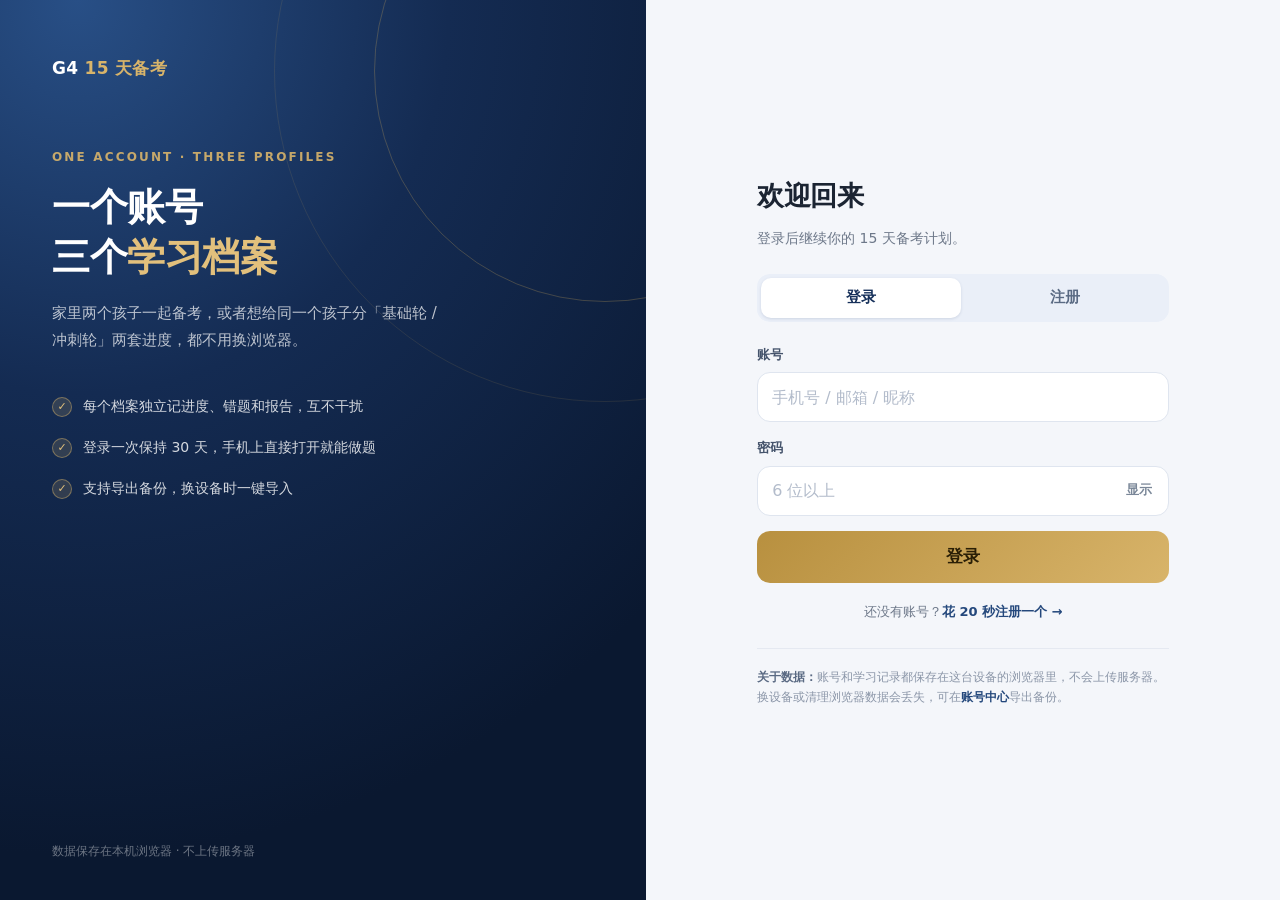
==== account.html @ 998d5037 "feat: 登录系统 + 每账号 3 个学习档案（本机账号，PBKDF2，进度隔离）" ====
<!DOCTYPE html>
<html lang="zh-CN">
<head>
<meta charset="utf-8">
<meta name="viewport" content="width=device-width, initial-scale=1, viewport-fit=cover">
<meta name="theme-color" content="#16305a">
<meta name="robots" content="noindex">
<link rel="icon" href="assets/img/favicon.png">
<link rel="apple-touch-icon" href="assets/img/icon-192.png">
<link rel="stylesheet" href="assets/css/app.css">
<link rel="stylesheet" href="assets/css/auth.css">
<script src="assets/js/auth.js"></script>
<title>账号与档案 · G4 备考</title>
</head>
<body data-page="account">
<header class="site-head" id="site-head"></header>

<main class="acc-wrap">

  <div class="acc-hero">
    <div class="ah-av" id="hero-av">🦁</div>
    <div class="ah-info">
      <div class="ah-name" id="hero-name">我的档案</div>
      <div class="ah-meta" id="hero-meta">Day 1 / 15</div>
    </div>
    <button class="ah-btn" id="hero-go">继续学习</button>
  </div>

  <section class="acc-sec">
    <h2>学习档案 <span id="slot-count">1 / 3</span></h2>
    <div class="card" style="padding:12px">
      <div id="slots"></div>
      <div class="hint" style="margin:4px 2px 0;font-size:12px">
        每个档案的进度、错题本和报告完全独立。删除档案会一并删掉它的学习记录。
      </div>
    </div>
  </section>

  <section class="acc-sec">
    <h2>数据备份 <span>换设备时用</span></h2>
    <div class="card">
      <div class="kv"><span>当前档案记录</span><b id="data-meta">—</b></div>
      <div class="btn-row" style="margin-top:12px">
        <button class="btn ghost sm" id="btn-export">导出当前档案</button>
        <button class="btn ghost sm" id="btn-import">导入备份</button>
        <input type="file" id="file-import" accept=".json,application/json" hidden>
      </div>
      <div class="hint" style="margin-top:10px;font-size:12px">
        导出的是一个 .json 文件，里面只有当前档案的答题记录。换手机后登录同一个账号，用「导入备份」恢复。
      </div>
    </div>
  </section>

  <section class="acc-sec">
    <h2>账号</h2>
    <div class="card">
      <div class="kv"><span>账号</span><b id="acc-user">—</b></div>
      <div class="kv"><span>称呼</span><b id="acc-name">—</b></div>
      <div class="kv"><span>注册时间</span><b id="acc-since">—</b></div>
      <div class="btn-row" style="margin-top:14px">
        <button class="btn ghost sm" id="btn-pw">修改密码</button>
        <button class="btn ghost sm" id="btn-logout">退出登录</button>
      </div>
    </div>
  </section>

  <section class="acc-sec">
    <h2>重置</h2>
    <div class="card danger-zone">
      <div style="font-size:13px;color:#5a6a83;line-height:1.7">
        只清空<strong>当前档案</strong>的答题记录，档案本身和账号都保留。可以先用上面的「导出」留个备份。
      </div>
      <div class="btn-row" style="margin-top:14px">
        <button class="btn ghost sm" id="btn-reset">清空当前档案进度</button>
      </div>
    </div>
  </section>

  <div style="margin-top:26px;text-align:center;font-size:12px;color:#8b96a8;line-height:1.8">
    账号与学习记录保存在本机浏览器，不会上传服务器。<br>
    清理浏览器数据或换设备前，记得先导出备份。
  </div>
</main>

<nav class="tabbar" id="site-tabbar"></nav>

<!-- 编辑档案 -->
<div class="modal" id="m-edit">
  <div class="modal-box">
    <h3>编辑档案</h3>
    <p>名字最多 12 个字，头像和颜色随时能改。</p>
    <div class="emoji-row" id="m-emoji"></div>
    <div class="swatch-row" id="m-color"></div>
    <input class="inp" id="m-name" maxlength="12" placeholder="档案名字">
    <div class="modal-foot">
      <button class="btn ghost" data-close="m-edit">取消</button>
      <button class="btn" id="m-save">保存</button>
    </div>
  </div>
</div>

<!-- 修改密码 -->
<div class="modal" id="m-pw">
  <div class="modal-box">
    <h3>修改密码</h3>
    <p>改完下次登录用新密码，当前登录状态不会掉。</p>
    <div class="field">
      <label for="pw-old">原密码</label>
      <input class="inp" id="pw-old" type="password" autocomplete="current-password" placeholder="当前密码">
    </div>
    <div class="field">
      <label for="pw-new">新密码</label>
      <input class="inp" id="pw-new" type="password" autocomplete="new-password" placeholder="至少 6 位">
    </div>
    <div class="field">
      <label for="pw-new2">确认新密码</label>
      <input class="inp" id="pw-new2" type="password" autocomplete="new-password" placeholder="再输一遍">
    </div>
    <div class="auth-err" id="pw-err"></div>
    <div class="modal-foot">
      <button class="btn ghost" data-close="m-pw">取消</button>
      <button class="btn" id="pw-save">确认修改</button>
    </div>
  </div>
</div>

<!-- 删除档案 -->
<div class="modal" id="m-del">
  <div class="modal-box">
    <h3>删除这个档案？</h3>
    <p id="del-text">档案里的答题记录会一起删除，无法恢复。建议先导出备份。</p>
    <div class="modal-foot">
      <button class="btn ghost" data-close="m-del">我再想想</button>
      <button class="btn" id="del-ok" style="background:#b23a2c">确认删除</button>
    </div>
  </div>
</div>

<!-- 清空进度 -->
<div class="modal" id="m-reset">
  <div class="modal-box">
    <h3>清空当前档案进度？</h3>
    <p>会删除这个档案的全部答题记录，从 Day 1 重新开始。账号和其他档案不受影响。</p>
    <div class="modal-foot">
      <button class="btn ghost" data-close="m-reset">取消</button>
      <button class="btn" id="reset-ok" style="background:#b23a2c">确认清空</button>
    </div>
  </div>
</div>

<script src="assets/js/data.js"></script>
<script src="assets/js/core.js"></script>
<script>
(function () {
  'use strict';
  var A = window.Auth, App = window.App, S = App.S;
  var $ = function (id) { return document.getElementById(id); };
  var IC = {
    swap: '<svg viewBox="0 0 24 24" width="17" height="17" fill="none" stroke="currentColor" stroke-width="2" stroke-linecap="round" stroke-linejoin="round"><path d="M4 8h13l-3-3M20 16H7l3 3"/></svg>',
    pen: '<svg viewBox="0 0 24 24" width="16" height="16" fill="none" stroke="currentColor" stroke-width="2" stroke-linecap="round" stroke-linejoin="round"><path d="M4 20h4l10-10-4-4L4 16v4z"/><path d="M13.5 6.5l4 4"/></svg>',
    bin: '<svg viewBox="0 0 24 24" width="16" height="16" fill="none" stroke="currentColor" stroke-width="2" stroke-linecap="round" stroke-linejoin="round"><path d="M4 7h16M9 7V4h6v3M6 7l1 13h10l1-13"/></svg>'
  };

  var editPid = null, delPid = null;
  var pickedEmoji = '', pickedColor = '';

  /* ---------- 模态框 ---------- */
  function open(id) { $(id).classList.add('show'); }
  function close(id) { $(id).classList.remove('show'); }
  Array.prototype.forEach.call(document.querySelectorAll('[data-close]'), function (b) {
    b.addEventListener('click', function () { close(b.getAttribute('data-close')); });
  });
  Array.prototype.forEach.call(document.querySelectorAll('.modal'), function (m) {
    m.addEventListener('click', function (e) { if (e.target === m) m.classList.remove('show'); });
  });

  /* ---------- 进度摘要 ---------- */
  function metaFor(pid) {
    var raw = null;
    try { raw = localStorage.getItem(A.progressKey(pid)); } catch (e) {}
    var st = {};
    try { st = JSON.parse(raw || '{}') || {}; } catch (e) { st = {}; }
    var ans = 0;
    if (st.answers) { for (var k in st.answers) if (Object.prototype.hasOwnProperty.call(st.answers, k)) ans++; }
    var day = 1;
    if (st.startDate) {
      var p = String(st.startDate).split('-').map(Number);
      var s = new Date(p[0], p[1] - 1, p[2]);
      var t = new Date(); t.setHours(0, 0, 0, 0);
      day = Math.max(1, Math.min(15, Math.floor((t - s) / 86400000) + 1));
    }
    return { day: day, ans: ans };
  }

  /* ---------- 渲染 ---------- */
  function render() {
    var c = A.current();
    if (!c) { location.replace('login.html'); return; }
    var u = c.user, cur = c.profile;
    var t = App.totalStats();

    $('hero-av').textContent = cur.emoji;
    $('hero-av').style.background = cur.color;
    $('hero-name').textContent = cur.name;
    $('hero-meta').textContent = 'Day ' + App.todayIdx() + ' / 15 · 已答 ' + t.ans + ' 题 · 正确率 ' + t.pct + '%';
    $('hero-go').onclick = function () { location.href = 'quiz.html?day=' + App.todayIdx(); };

    /* 槽位 */
    var html = u.profiles.map(function (p) {
      var m = metaFor(p.id), on = p.id === cur.id;
      return '<div class="slot' + (on ? ' cur' : '') + '">' +
        '<span class="sl-av" style="background:' + p.color + '">' + p.emoji + '</span>' +
        '<span class="sl-info">' +
          '<span class="sl-name">' + A.esc(p.name) + (on ? '<em>当前</em>' : '') + '</span>' +
          '<span class="sl-meta">Day ' + m.day + ' / 15 · 已答 ' + m.ans + ' 题</span>' +
        '</span>' +
        '<span class="sl-ops">' +
          (on ? '' : '<button class="icobtn" data-sw="' + p.id + '" title="切换到该档案">' + IC.swap + '</button>') +
          '<button class="icobtn" data-ed="' + p.id + '" title="编辑">' + IC.pen + '</button>' +
          (u.profiles.length > 1
            ? '<button class="icobtn danger" data-del="' + p.id + '" title="删除">' + IC.bin + '</button>' : '') +
        '</span>' +
      '</div>';
    }).join('');

    if (u.profiles.length < A.MAX_PROFILES) {
      html += '<button class="slot-empty" id="slot-add">＋ 新建档案（还剩 ' +
        (A.MAX_PROFILES - u.profiles.length) + ' 个名额）</button>';
    }
    $('slots').innerHTML = html;
    $('slot-count').textContent = u.profiles.length + ' / ' + A.MAX_PROFILES;

    Array.prototype.forEach.call($('slots').querySelectorAll('[data-sw]'), function (b) {
      b.onclick = function () {
        if (A.switchProfile(b.getAttribute('data-sw'))) location.reload();
      };
    });
    Array.prototype.forEach.call($('slots').querySelectorAll('[data-ed]'), function (b) {
      b.onclick = function () { openEdit(b.getAttribute('data-ed')); };
    });
    Array.prototype.forEach.call($('slots').querySelectorAll('[data-del]'), function (b) {
      b.onclick = function () {
        delPid = b.getAttribute('data-del');
        var p = u.profiles.filter(function (x) { return x.id === delPid; })[0];
        $('del-text').textContent = '「' + (p ? p.name : '这个档案') +
          '」里的答题记录会一起删除，无法恢复。建议先导出备份。';
        open('m-del');
      };
    });
    var add = $('slot-add');
    if (add) add.onclick = function () { openEdit(null); };

    /* 数据 & 账号 */
    $('data-meta').textContent = t.ans + ' 题记录 · ' + t.done + '/15 天完成';
    $('acc-user').textContent = u.username;
    $('acc-name').textContent = u.name || '未填';
    $('acc-since').textContent = new Date(u.createdAt).toLocaleDateString('zh-CN');
  }

  /* ---------- 编辑 / 新建档案 ---------- */
  function openEdit(pid) {
    editPid = pid;
    var c = A.current();
    var p = pid ? c.user.profiles.filter(function (x) { return x.id === pid; })[0] : null;
    pickedEmoji = p ? p.emoji : A.EMOJIS[c.user.profiles.length % A.EMOJIS.length];
    pickedColor = p ? p.color : A.COLORS[c.user.profiles.length % A.COLORS.length];
    $('m-name').value = p ? p.name : ('档案 ' + (c.user.profiles.length + 1));
    $('m-emoji').innerHTML = A.EMOJIS.map(function (em) {
      return '<button type="button" data-em="' + em + '" class="' + (em === pickedEmoji ? 'on' : '') + '">' + em + '</button>';
    }).join('');
    $('m-color').innerHTML = A.COLORS.map(function (co) {
      return '<button type="button" data-co="' + co + '" class="' + (co === pickedColor ? 'on' : '') + '" style="background:' + co + '"></button>';
    }).join('');
    Array.prototype.forEach.call($('m-emoji').querySelectorAll('[data-em]'), function (b) {
      b.onclick = function () {
        pickedEmoji = b.getAttribute('data-em');
        Array.prototype.forEach.call($('m-emoji').children, function (x) { x.classList.toggle('on', x === b); });
      };
    });
    Array.prototype.forEach.call($('m-color').querySelectorAll('[data-co]'), function (b) {
      b.onclick = function () {
        pickedColor = b.getAttribute('data-co');
        Array.prototype.forEach.call($('m-color').children, function (x) { x.classList.toggle('on', x === b); });
      };
    });
    open('m-edit');
  }

  $('m-save').onclick = function () {
    var name = $('m-name').value.trim();
    if (!name) { App.toast('给档案起个名字'); return; }
    try {
      if (editPid) {
        A.updateProfile(editPid, { name: name, emoji: pickedEmoji, color: pickedColor });
      } else {
        var p = A.addProfile(name);
        A.updateProfile(p.id, { emoji: pickedEmoji, color: pickedColor });
      }
      close('m-edit');
      App.toast(editPid ? '档案已更新' : '新档案已创建，进度从 Day 1 开始');
      setTimeout(function () { location.reload(); }, 400);
    } catch (e) {
      alert(e.message || '保存失败');
    }
  };

  /* ---------- 删除 ---------- */
  $('del-ok').onclick = function () {
    try {
      A.removeProfile(delPid, true);
      close('m-del');
      App.toast('档案已删除');
      setTimeout(function () { location.reload(); }, 350);
    } catch (e) {
      alert(e.message || '删除失败');
    }
  };

  /* ---------- 改密码 ---------- */
  $('btn-pw').onclick = function () {
    $('pw-old').value = ''; $('pw-new').value = ''; $('pw-new2').value = '';
    $('pw-err').classList.remove('show');
    open('m-pw');
  };
  $('pw-save').onclick = function () {
    var o = $('pw-old').value, n1 = $('pw-new').value, n2 = $('pw-new2').value;
    var box = $('pw-err');
    function bad(m) { box.textContent = m; box.classList.add('show'); }
    box.classList.remove('show');
    if (!o) return bad('请输入原密码');
    if (n1.length < 6) return bad('新密码至少 6 位');
    if (n1 !== n2) return bad('两次输入的新密码不一样');
    A.changePassword(o, n1).then(function () {
      close('m-pw');
      App.toast('密码已修改');
    }).catch(function (e) { bad(e.message || '修改失败'); });
  };

  /* ---------- 退出 ---------- */
  $('btn-logout').onclick = function () {
    if (!confirm('退出登录？学习记录会保留，重新登录即可继续。')) return;
    A.logout();
    location.replace('login.html');
  };

  /* ---------- 导出 / 导入 ---------- */
  $('btn-export').onclick = function () {
    var c = A.current();
    var data = A.exportProfile(c.profile.id);
    var blob = new Blob([JSON.stringify(data, null, 2)], { type: 'application/json' });
    var a = document.createElement('a');
    a.href = URL.createObjectURL(blob);
    a.download = 'G4备考-' + c.profile.name + '-' + App.fmtD(new Date()) + '.json';
    document.body.appendChild(a); a.click();
    setTimeout(function () { URL.revokeObjectURL(a.href); a.remove(); }, 1200);
    App.toast('已导出，保存好这个文件');
  };

  $('btn-import').onclick = function () { $('file-import').click(); };
  $('file-import').onchange = function () {
    var f = this.files && this.files[0];
    if (!f) return;
    var fr = new FileReader();
    fr.onload = function () {
      try {
        var obj = JSON.parse(String(fr.result));
        if (!confirm('导入会覆盖当前档案的答题记录，确定继续？')) return;
        A.importProfile(A.current().profile.id, obj);
        App.toast('导入成功，正在刷新');
        setTimeout(function () { location.reload(); }, 500);
      } catch (e) {
        alert('导入失败：' + (e.message || '文件格式不对'));
      }
    };
    fr.readAsText(f);
    this.value = '';
  };

  /* ---------- 清空 ---------- */
  $('btn-reset').onclick = function () { open('m-reset'); };
  $('reset-ok').onclick = function () {
    try { localStorage.removeItem(App.DB); } catch (e) {}
    App.toast('已清空，正在重新开始');
    setTimeout(function () { location.href = 'index.html'; }, 400);
  };

  render();
})();
</script>
</body>
</html>
---- assets/css/app.css ----
/* =========================================================
   G4 15天备考 · 站点样式
   移动优先，860px 以上切桌面布局
   ========================================================= */
:root{
  --navy:#16305a; --navy2:#24487c; --navy3:#2f5da0; --gold:#c8a45a;
  --bg:#f4f6fa; --card:#fff; --ink:#1b2432; --muted:#6d7889;
  --line:#e5e9f1; --ok:#0f7a58; --okbg:#eefaf4; --bad:#c0392b; --badbg:#fdf1ef;
  --shadow:0 1px 2px rgba(22,48,90,.05), 0 10px 30px rgba(22,48,90,.06);
  --radius:18px;
}
*{box-sizing:border-box;-webkit-tap-highlight-color:transparent}
html{scroll-behavior:smooth}
body{
  margin:0;background:var(--bg);color:var(--ink);font-size:16px;line-height:1.65;
  font-family:-apple-system,BlinkMacSystemFont,"PingFang SC","Hiragino Sans GB","Microsoft YaHei",system-ui,sans-serif;
  -webkit-font-smoothing:antialiased;
}
a{color:var(--navy2);text-decoration:none}
button{font-family:inherit}
img{max-width:100%}
.wrap{max-width:1080px;margin:0 auto;padding:0 16px}
@media(min-width:860px){.wrap{padding:0 28px}}

/* ---------- header ---------- */
.site-head{
  position:sticky;top:0;z-index:60;background:rgba(255,255,255,.94);
  backdrop-filter:blur(14px);border-bottom:1px solid var(--line);
}
.site-head .wrap{display:flex;align-items:center;gap:14px;height:56px}
@media(min-width:860px){.site-head .wrap{height:64px}}
.logo{display:flex;align-items:baseline;gap:6px;font-weight:800;font-size:16px;color:var(--navy);letter-spacing:.02em;flex:0 0 auto}
.logo b{color:var(--gold);font-weight:800}
.logo .dot{width:5px;height:5px;border-radius:50%;background:var(--gold);display:inline-block;transform:translateY(-3px)}
.site-nav{display:none;gap:2px;margin-left:18px;flex:1}
@media(min-width:860px){.site-nav{display:flex}}
.site-nav a{
  font-size:14.5px;font-weight:600;color:#5a6a83;padding:8px 13px;border-radius:9px;transition:.15s;
}
.site-nav a:hover{background:#f0f3f9;color:var(--navy)}
.site-nav a.on{color:var(--navy);background:#eef2f9}
.head-right{margin-left:auto;display:flex;align-items:center;gap:10px}
.cd-chip{font-size:12.5px;color:#5a6a83;background:#f0f3f9;border-radius:99px;padding:6px 12px;white-space:nowrap}
.cd-chip b{color:var(--navy);font-size:15px;font-variant-numeric:tabular-nums}
.head-cta{display:none}
@media(min-width:860px){.head-cta{display:inline-flex}}

/* ---------- buttons ---------- */
.btn{
  display:inline-flex;align-items:center;justify-content:center;gap:8px;
  padding:14px 22px;border:none;border-radius:13px;background:var(--navy);color:#fff;
  font-size:16px;font-weight:600;cursor:pointer;transition:.15s;text-align:center;
}
.btn:hover{background:var(--navy2)}
.btn:active{transform:scale(.985)}
.btn.gold{background:linear-gradient(135deg,#b8903f,#d8b46a);color:#2a1f06}
.btn.gold:hover{filter:brightness(1.05)}
.btn.ghost{background:#fff;color:var(--navy);border:1.5px solid var(--line)}
.btn.ghost:hover{background:#f7f9fd;border-color:#cfd8e6}
.btn.sm{padding:10px 15px;font-size:14px;border-radius:10px}
.btn.block{width:100%}
.btn:disabled{opacity:.45;pointer-events:none}

/* ---------- tabbar (mobile only) ---------- */
.tabbar{
  position:fixed;left:0;right:0;bottom:0;z-index:70;
  background:rgba(255,255,255,.96);backdrop-filter:blur(14px);
  border-top:1px solid var(--line);display:flex;
  padding:6px 4px calc(6px + env(safe-area-inset-bottom));
}
@media(min-width:860px){.tabbar{display:none}}
.tabbar a{
  flex:1;display:flex;flex-direction:column;align-items:center;gap:3px;
  color:#98a3b4;font-size:10.5px;font-weight:600;padding:5px 2px;border-radius:10px;
}
.tabbar a.on{color:var(--navy)}
.tabbar svg{width:22px;height:22px;stroke:currentColor;fill:none;stroke-width:1.7;stroke-linecap:round;stroke-linejoin:round}

/* ---------- hero ---------- */
.hero{
  position:relative;overflow:hidden;color:#fff;
  background:linear-gradient(150deg,#0f2445 0%,#1a3c6b 52%,#2a5a99 100%);
}
.hero:before{
  content:"";position:absolute;right:-90px;top:-120px;width:340px;height:340px;border-radius:50%;
  background:radial-gradient(circle,rgba(200,164,90,.22),rgba(200,164,90,0) 68%);
}
.hero:after{
  content:"";position:absolute;left:-60px;bottom:-140px;width:300px;height:300px;border-radius:50%;
  background:radial-gradient(circle,rgba(90,140,220,.18),rgba(90,140,220,0) 70%);
}
.hero .wrap{position:relative;z-index:1;padding-top:44px;padding-bottom:40px}
@media(min-width:860px){.hero .wrap{padding-top:74px;padding-bottom:70px;display:grid;grid-template-columns:1.15fr .85fr;gap:48px;align-items:center}}
.eyebrow{display:inline-flex;align-items:center;gap:7px;font-size:12.5px;font-weight:700;letter-spacing:.1em;color:#c8a45a;background:rgba(200,164,90,.12);border:1px solid rgba(200,164,90,.28);padding:6px 12px;border-radius:99px}
.hero h1{font-size:30px;line-height:1.28;font-weight:800;margin:16px 0 12px;letter-spacing:-.01em}
@media(min-width:860px){.hero h1{font-size:44px;line-height:1.2}}
.hero h1 em{font-style:normal;color:var(--gold)}
.hero p.lead{font-size:15px;line-height:1.75;color:#c3d0e4;margin:0 0 26px;max-width:520px}
@media(min-width:860px){.hero p.lead{font-size:16.5px}}
.hero-actions{display:flex;gap:10px;flex-wrap:wrap}
.hero-actions .btn{padding:14px 24px}
.hero-actions .btn.ghost{background:rgba(255,255,255,.08);color:#fff;border-color:rgba(255,255,255,.28)}
.hero-actions .btn.ghost:hover{background:rgba(255,255,255,.16)}
.hero-note{font-size:12.5px;color:#8ea3c2;margin-top:16px}

.hero-panel{
  display:none;background:rgba(255,255,255,.07);border:1px solid rgba(255,255,255,.16);
  border-radius:22px;padding:22px;backdrop-filter:blur(10px);
}
@media(min-width:860px){.hero-panel{display:block}}
.hero-panel .plabel{font-size:11.5px;letter-spacing:.14em;color:#9fb3cd;font-weight:700}
.hero-panel .prow{display:flex;align-items:center;justify-content:space-between;padding:13px 0;border-bottom:1px solid rgba(255,255,255,.1)}
.hero-panel .prow:last-child{border:none;padding-bottom:0}
.hero-panel .pk{font-size:13.5px;color:#c3d0e4}
.hero-panel .pv{font-size:20px;font-weight:800;font-variant-numeric:tabular-nums}
.hero-panel .pv small{font-size:12px;font-weight:600;color:#9fb3cd;margin-left:2px}
.hero-panel .pbar{height:5px;background:rgba(255,255,255,.15);border-radius:99px;overflow:hidden;margin-top:8px}
.hero-panel .pbar i{display:block;height:100%;background:linear-gradient(90deg,#c8a45a,#e6c98d);border-radius:99px}

/* ---------- layout ---------- */
main{padding:22px 0 calc(84px + env(safe-area-inset-bottom))}
@media(min-width:860px){main{padding:42px 0 56px}}
.sect{margin-bottom:26px}
@media(min-width:860px){.sect{margin-bottom:40px}}
.sect-head{display:flex;align-items:flex-end;justify-content:space-between;gap:16px;margin:0 2px 14px}
.sect-head h2{font-size:20px;font-weight:800;margin:0;letter-spacing:-.01em}
@media(min-width:860px){.sect-head h2{font-size:26px}}
.sect-head p{margin:4px 0 0;font-size:13.5px;color:var(--muted)}
.sect-head .more{font-size:13.5px;font-weight:600;color:var(--navy2);white-space:nowrap}
.grid{display:grid;gap:14px}
@media(min-width:700px){.grid.g2{grid-template-columns:repeat(2,1fr)}}
@media(min-width:860px){.grid.g3{grid-template-columns:repeat(3,1fr)}.grid.g4{grid-template-columns:repeat(4,1fr)}}

.card{
  background:var(--card);border:1px solid rgba(229,233,241,.8);border-radius:var(--radius);
  box-shadow:var(--shadow);padding:18px;
}
.card.tight{padding:15px}
.card.flat{box-shadow:none}
.card h3{margin:0 0 8px;font-size:16.5px;font-weight:700}
.card p{margin:0;color:#3d4a5e;font-size:14.5px;line-height:1.75}

/* ---------- pills / misc ---------- */
.pill{display:inline-flex;align-items:center;gap:5px;font-size:11.5px;font-weight:600;padding:4px 10px;border-radius:99px;background:#eef2f9;color:#3c5279;white-space:nowrap}
.pill.eng{background:#eaf2ff;color:#1d4f9c}
.pill.math{background:#eafaf3;color:#0d6b4f}
.pill.chi{background:#fdf3e6;color:#96601a}
.pill.gold{background:#faf3e2;color:#8a6a20}
.pill.ok{background:#e6f7ef;color:var(--ok)}
.pill.bad{background:var(--badbg);color:var(--bad)}
.hint{font-size:12.5px;color:var(--muted);line-height:1.65}
.muted{color:var(--muted)}
.center{text-align:center}
.goldline{height:3px;background:linear-gradient(90deg,var(--gold),rgba(200,164,90,0));border-radius:2px}
.kv{display:flex;gap:12px;padding:11px 0;border-bottom:1px dashed var(--line);font-size:14.5px}
.kv:last-child{border:none;padding-bottom:0}
.kv .k{flex:0 0 72px;color:var(--muted);font-size:13.5px;font-weight:600}
.kv .v{flex:1}
.list{margin:0;padding-left:20px}
.list li{margin:7px 0;font-size:14.5px;line-height:1.7}
.quote{border-left:3px solid var(--gold);padding:4px 0 4px 14px;color:#3d4a5e;font-size:14px;margin:14px 0}
.tag{display:inline-block;font-size:11px;font-weight:700;letter-spacing:.08em;color:#8a6a20;background:#faf3e2;padding:3px 9px;border-radius:6px}
.bar{height:6px;background:#e3e8f1;border-radius:99px;overflow:hidden}
.bar>i{display:block;height:100%;background:linear-gradient(90deg,#c8a45a,#e0c285);border-radius:99px;transition:width .4s}
.bar.navy>i{background:linear-gradient(90deg,var(--navy),var(--navy3))}
.bar.green>i{background:linear-gradient(90deg,#0f7a58,#3fae86)}

/* ---------- progress ring ---------- */
.ring{position:relative;width:78px;height:78px;flex:0 0 78px}
.ring svg{transform:rotate(-90deg)}
.ring .pct{position:absolute;inset:0;display:flex;flex-direction:column;align-items:center;justify-content:center;font-size:17px;font-weight:800;color:var(--navy)}
.ring .pct small{font-size:9px;color:var(--muted);font-weight:700;letter-spacing:.08em}

/* ---------- plan list ---------- */
.ditem{display:flex;gap:13px;padding:14px;background:#fff;border:1px solid var(--line);border-radius:15px;margin-bottom:10px;cursor:pointer;align-items:center;transition:.15s}
.ditem:hover{border-color:#cfd8e6;transform:translateY(-1px);box-shadow:var(--shadow)}
.dnum{flex:0 0 44px;height:44px;border-radius:12px;background:#eef2f9;display:flex;flex-direction:column;align-items:center;justify-content:center;font-weight:800;color:var(--navy);font-size:16px;line-height:1}
.dnum small{font-size:8px;color:var(--muted);font-weight:700;letter-spacing:.08em;margin-top:4px}
.ditem.done .dnum{background:#e6f7ef;color:var(--ok)}
.ditem .dt{font-size:15px;font-weight:700;margin-bottom:3px;display:flex;align-items:center;gap:6px;flex-wrap:wrap}
.ditem .dm{font-size:12.5px;color:var(--muted)}
.ditem .chev{color:#c3cad6;font-size:20px;font-weight:300}

/* ---------- quiz ---------- */
.quizhead{position:sticky;top:56px;z-index:40;background:rgba(244,246,250,.96);backdrop-filter:blur(10px);padding:12px 0 10px;border-bottom:1px solid var(--line);margin-bottom:16px}
@media(min-width:860px){.quizhead{top:64px}}
.qh-row{display:flex;align-items:center;justify-content:space-between;gap:12px}
.qh-day{font-size:12px;color:var(--muted);font-weight:700;letter-spacing:.06em}
.qh-title{font-size:16px;font-weight:800;margin-top:2px}
.qh-right{display:flex;align-items:center;gap:8px}
.qcount{font-size:13px;font-weight:700;color:var(--navy);background:#e9eef8;padding:6px 12px;border-radius:99px;white-space:nowrap}
.iconbtn{background:#fff;border:1px solid var(--line);width:36px;height:36px;border-radius:10px;display:flex;align-items:center;justify-content:center;cursor:pointer;color:var(--muted);flex:0 0 36px}
.iconbtn:hover{color:var(--navy);border-color:#cfd8e6}
.qwrap{max-width:820px;margin:0 auto}
.q{background:#fff;border:1px solid var(--line);border-radius:16px;padding:16px;margin-bottom:13px;box-shadow:0 1px 2px rgba(22,48,90,.04)}
.q .qtop{display:flex;align-items:center;gap:8px;margin-bottom:9px}
.q .num{font-size:11.5px;font-weight:800;color:#9aa4b4;letter-spacing:.06em}
.q .stem{font-size:16.5px;line-height:1.7;font-weight:500}
.q .stem.en{font-family:Georgia,"Times New Roman",serif}
.opt{display:flex;gap:10px;align-items:flex-start;padding:11px 12px;border:1.5px solid var(--line);border-radius:12px;margin-top:9px;cursor:pointer;transition:.14s;background:#fff}
.opt:hover{background:#f7f9fd;border-color:#d5deeb}
.opt .k{flex:0 0 22px;height:22px;border-radius:50%;background:#f0f3f9;color:#5a6a83;font-size:12px;font-weight:700;display:flex;align-items:center;justify-content:center;margin-top:1px}
.opt .t{flex:1;font-size:15.5px;line-height:1.55}
.opt.en .t{font-family:Georgia,"Times New Roman",serif}
.opt.correct{border-color:var(--ok);background:var(--okbg)}
.opt.correct .k{background:var(--ok);color:#fff}
.opt.wrong{border-color:var(--bad);background:var(--badbg)}
.opt.wrong .k{background:var(--bad);color:#fff}
.opt.locked{cursor:default}
.opt.locked:hover{background:inherit;border-color:inherit}
.opt.correct.locked:hover{background:var(--okbg);border-color:var(--ok)}
.opt.wrong.locked:hover{background:var(--badbg);border-color:var(--bad)}
.explain{margin-top:10px;font-size:13.5px;line-height:1.7;color:#3d4a5e;background:#f7f9fd;border-left:3px solid var(--gold);border-radius:0 10px 10px 0;padding:9px 12px;display:none}
.explain.show{display:block}
.explain b{color:var(--navy)}
.fillrow{display:flex;gap:8px;margin-top:10px}
.fillrow input{flex:1;padding:11px 12px;border:1.5px solid var(--line);border-radius:11px;font-size:16px;font-family:inherit;outline:none}
.fillrow input:focus{border-color:var(--navy3)}
.fillrow button{padding:0 18px;border-radius:11px;border:none;background:var(--navy);color:#fff;font-weight:600;font-size:14px;cursor:pointer}

.passage{background:#fff;border:1px solid var(--line);border-radius:16px;padding:18px;margin-bottom:13px}
.passage h3{margin:0 0 10px;font-size:15.5px;color:var(--navy)}
.passage p{font-family:Georgia,"Times New Roman",serif;font-size:16px;line-height:1.85;margin:0;color:#26313f}
.passage .note{font-size:11.5px;color:var(--muted);margin-top:10px;font-family:inherit}

/* ---------- sheet ---------- */
.mask{position:fixed;inset:0;background:rgba(16,26,42,.45);z-index:100;display:flex;align-items:flex-end;justify-content:center}
.sheet{background:#fff;width:100%;max-width:640px;border-radius:22px 22px 0 0;padding:24px 22px calc(24px + env(safe-area-inset-bottom));max-height:88vh;overflow:auto;animation:up .25s ease}
@keyframes up{from{transform:translateY(30px);opacity:.6}to{transform:translateY(0);opacity:1}}
.score{font-size:46px;font-weight:800;color:var(--navy);line-height:1;letter-spacing:-.02em}
.score small{font-size:15px;color:var(--muted);font-weight:600}
.srow{display:flex;justify-content:space-between;align-items:center;padding:10px 0;border-bottom:1px dashed var(--line);font-size:14.5px}
.srow:last-child{border-bottom:none}

/* ---------- report ---------- */
.kpis{display:grid;grid-template-columns:repeat(2,1fr);gap:11px}
@media(min-width:700px){.kpis{grid-template-columns:repeat(4,1fr)}}
.kpi{background:#fff;border:1px solid var(--line);border-radius:14px;padding:14px}
.kpi .kn{font-size:26px;font-weight:800;color:var(--navy);line-height:1.1;font-variant-numeric:tabular-nums}
.kpi .kn small{font-size:12.5px;color:var(--muted);font-weight:600;margin-left:1px}
.kpi .kl{font-size:12px;color:var(--muted);margin-top:4px}
.cols{display:flex;align-items:flex-end;gap:5px;height:132px;padding:8px 0 0}
.col{flex:1;display:flex;flex-direction:column;justify-content:flex-end;align-items:center;gap:4px;height:100%}
.col .cb{width:100%;border-radius:5px 5px 3px 3px;background:linear-gradient(180deg,#c8a45a,#e2c68c);min-height:3px;transition:height .4s}
.col.nodata .cb{background:#e8ecf4}
.col .cl{font-size:9.5px;color:var(--muted);font-weight:700}
.subjrow{display:flex;align-items:center;gap:11px;padding:9px 0}
.subjrow .sn{flex:0 0 52px;font-size:13.5px;font-weight:600}
.subjrow .sb{flex:1}
.subjrow .sv{flex:0 0 62px;text-align:right;font-size:13.5px;font-variant-numeric:tabular-nums;color:#3d4a5e}
.share-box{background:#f7f9fd;border:1px dashed #cfd8e6;border-radius:12px;padding:12px;font-size:12.5px;color:#3d4a5e;word-break:break-all;line-height:1.6}

/* ---------- table-ish ---------- */
.tbl{width:100%;border-collapse:collapse;font-size:14px}
.tbl th,.tbl td{text-align:left;padding:10px 8px;border-bottom:1px solid var(--line)}
.tbl th{font-size:12px;color:var(--muted);font-weight:700;letter-spacing:.04em}
.tbl td:last-child,.tbl th:last-child{text-align:right}
.tbl tr:last-child td{border-bottom:none}

/* ---------- footer ---------- */
.site-foot{border-top:1px solid var(--line);background:#fff;padding:26px 0 calc(30px + env(safe-area-inset-bottom))}
.site-foot .wrap{display:flex;flex-wrap:wrap;gap:14px;justify-content:space-between;align-items:center}
.site-foot .fl{font-size:12.5px;color:var(--muted);line-height:1.8}
.site-foot .flinks{display:flex;gap:16px;flex-wrap:wrap;font-size:13px}
.site-foot .flinks a{color:#5a6a83}

/* ---------- toast ---------- */
.toast{position:fixed;left:50%;bottom:96px;transform:translateX(-50%);background:rgba(22,48,90,.95);color:#fff;padding:11px 18px;border-radius:12px;font-size:14px;z-index:200;max-width:86%;text-align:center;line-height:1.5;box-shadow:0 8px 30px rgba(0,0,0,.2)}

/* ---------- empty ---------- */
.empty{text-align:center;padding:50px 20px;color:var(--muted);font-size:14px}
.empty .big{font-size:36px;margin-bottom:10px;opacity:.5}

/* ---------- print ---------- */
@media print{
  .site-head,.tabbar,.site-foot,.no-print{display:none!important}
  body{background:#fff}
  main{padding:0}
  .card{box-shadow:none;border-color:#ddd;break-inside:avoid}
  .kpi{border-color:#ddd}
}

/* ---------- 进阶题分组条 ---------- */
.tierbar {
  display: flex;
  align-items: center;
  gap: 10px;
  margin: 24px 0 14px;
  color: #8a6a20;
  font-size: 12px;
  font-weight: 700;
  letter-spacing: 0.6px;
}

.tierbar::before,
.tierbar::after {
  content: "";
  flex: 1;
  height: 1px;
  background: linear-gradient(90deg, rgba(200, 164, 90, 0) 0%, #dcc08a 50%, rgba(200, 164, 90, 0) 100%);
}

.tierbar span {
  padding: 4px 12px;
  border-radius: 99px;
  background: #faf3e2;
  border: 1px solid #f0e2c4;
  white-space: nowrap;
}

/* ---------- 顶部账号头像 ---------- */
.who {
  display: inline-flex;
  align-items: center;
  gap: 7px;
  padding: 3px 8px 3px 3px;
  border-radius: 99px;
  background: #f0f3f9;
  flex: 0 0 auto;
  transition: background .15s;
}
.who:hover { background: #e7ecf6; }
.who-av {
  width: 30px;
  height: 30px;
  border-radius: 50%;
  display: grid;
  place-items: center;
  font-size: 15px;
  line-height: 1;
  color: #fff;
  font-weight: 700;
  flex: 0 0 auto;
  box-shadow: inset 0 0 0 1px rgba(255,255,255,.25);
}
.who-av.guest { background: #c9d2e0; color: #40506a; }
.who-nm {
  display: none;
  font-size: 13px;
  font-weight: 700;
  color: var(--navy);
  max-width: 78px;
  overflow: hidden;
  text-overflow: ellipsis;
  white-space: nowrap;
}
@media (min-width: 640px) { .who-nm { display: block; } }
@media (max-width: 400px) {
  .cd-chip { display: none; }
}
---- assets/css/auth.css ----
/* =========================================================
   G4 备考 · 登录 / 账号中心
   与 app.css 共用 CSS 变量
   ========================================================= */

/* ---------- 页面骨架 ---------- */
.auth-body { background: #0d1f3d; }
.auth-wrap { display: grid; grid-template-columns: 1fr; min-height: 100vh; }
@media (min-width: 900px) {
  .auth-wrap { grid-template-columns: 1.02fr 1fr; }
}

/* ---------- 左侧品牌栏 ---------- */
.auth-side {
  display: none;
  position: relative;
  overflow: hidden;
  padding: 54px 52px 38px;
  color: #fff;
  background: radial-gradient(125% 95% at 12% 0%, #284f86 0%, #142b52 46%, #0a1830 100%);
}
@media (min-width: 900px) { .auth-side { display: flex; flex-direction: column; } }

.auth-side::before,
.auth-side::after {
  content: "";
  position: absolute;
  border-radius: 50%;
  pointer-events: none;
}
.auth-side::before {
  width: 460px; height: 460px;
  right: -190px; top: -160px;
  border: 1px solid rgba(200, 164, 90, .28);
}
.auth-side::after {
  width: 660px; height: 660px;
  right: -290px; top: -260px;
  border: 1px solid rgba(200, 164, 90, .13);
}
.as-brand {
  display: flex; align-items: baseline; gap: 6px;
  font-size: 17px; font-weight: 800; letter-spacing: .02em;
  color: #fff; position: relative; z-index: 2;
}
.as-brand b { color: #d8b46a; }
.as-kicker {
  margin-top: 66px;
  font-size: 12px; font-weight: 700; letter-spacing: .18em;
  color: rgba(216, 180, 106, .9); text-transform: uppercase;
  position: relative; z-index: 2;
}
.as-title {
  margin: 14px 0 0;
  font-size: 38px; line-height: 1.32; font-weight: 800; letter-spacing: -.5px;
  position: relative; z-index: 2;
}
.as-title em { font-style: normal; color: #e2c07c; }
.as-lead {
  margin: 18px 0 0;
  font-size: 15px; line-height: 1.8; color: rgba(255, 255, 255, .72);
  max-width: 400px; position: relative; z-index: 2;
}
.as-list { list-style: none; margin: 32px 0 0; padding: 0; position: relative; z-index: 2; }
.as-list li {
  display: flex; align-items: flex-start; gap: 11px;
  font-size: 14px; color: rgba(255, 255, 255, .82);
  padding: 9px 0;
}
.as-list i {
  flex: 0 0 auto; width: 20px; height: 20px; margin-top: 2px;
  border-radius: 50%; background: rgba(216, 180, 106, .16);
  border: 1px solid rgba(216, 180, 106, .45);
  display: grid; place-items: center;
  font-style: normal; font-size: 11px; color: #e2c07c;
}
.as-foot {
  margin-top: auto; padding-top: 28px;
  font-size: 12px; color: rgba(255, 255, 255, .4);
  position: relative; z-index: 2;
}

/* ---------- 右侧表单区 ---------- */
.auth-main {
  display: flex; align-items: center; justify-content: center;
  padding: 26px 18px 44px;
  background: var(--bg);
}
.auth-card { width: 100%; max-width: 412px; }

.auth-topbar {
  display: flex; align-items: baseline; gap: 6px;
  font-size: 16px; font-weight: 800; color: var(--navy);
  margin-bottom: 26px;
}
.auth-topbar b { color: var(--gold); }
@media (min-width: 900px) { .auth-topbar { display: none; } }

.ac-title { margin: 0; font-size: 27px; font-weight: 800; letter-spacing: -.4px; color: var(--ink); }
.ac-sub { margin: 8px 0 24px; font-size: 14px; color: var(--muted); line-height: 1.65; }

/* 登录 / 注册切换 */
.seg {
  display: flex; gap: 4px; padding: 4px;
  background: #eaeff8; border-radius: 13px; margin-bottom: 22px;
}
.seg button {
  flex: 1; height: 40px; border: none; border-radius: 10px;
  background: transparent; color: #5a6a83;
  font-size: 14.5px; font-weight: 700; cursor: pointer; transition: .15s;
}
.seg button.on {
  background: #fff; color: var(--navy);
  box-shadow: 0 1px 3px rgba(22, 48, 90, .13);
}

.field { margin-bottom: 15px; }
.field label {
  display: block; margin-bottom: 7px;
  font-size: 13px; font-weight: 700; color: #44536b;
}
.field .tip { font-weight: 500; color: #9aa5b6; font-size: 12px; margin-left: 4px; }
.inp {
  width: 100%; height: 50px;
  border: 1.5px solid #dfe5ef; border-radius: 13px;
  padding: 0 14px; font-size: 16px; font-family: inherit;
  background: #fff; color: var(--ink); outline: none; transition: .15s;
}
.inp:focus { border-color: var(--gold); box-shadow: 0 0 0 4px rgba(200, 164, 90, .14); }
.inp::placeholder { color: #b3bccb; }
.pw-wrap { position: relative; }
.pw-wrap .inp { padding-right: 62px; }
.pw-eye {
  position: absolute; right: 6px; top: 6px;
  height: 38px; padding: 0 11px; border: none; border-radius: 9px;
  background: transparent; color: #7a8798; font-size: 12.5px; font-weight: 700;
  cursor: pointer;
}
.pw-eye:hover { background: #f0f3f9; color: var(--navy); }

.auth-err {
  display: none; margin: 0 0 14px; padding: 10px 13px;
  border-radius: 11px; background: #fdf1ef;
  border: 1px solid #f6d9d4; color: #a43326;
  font-size: 13.5px; line-height: 1.55;
}
.auth-err.show { display: block; }

.auth-submit { width: 100%; height: 52px; font-size: 16.5px; }
.auth-submit[disabled] { opacity: .6; cursor: default; }

.auth-alt {
  margin-top: 18px; text-align: center;
  font-size: 13px; color: var(--muted);
}
.auth-alt a { font-weight: 700; color: var(--navy2); cursor: pointer; }

.auth-note {
  margin-top: 26px; padding-top: 18px;
  border-top: 1px solid var(--line);
  font-size: 12px; color: #8b96a8; line-height: 1.7;
}
.auth-note b { color: #5a6a83; }

/* ---------- 档案选择 ---------- */
.pick-grid { display: flex; flex-direction: column; gap: 10px; margin-bottom: 14px; }
.pcard {
  display: flex; align-items: center; gap: 13px;
  width: 100%; padding: 11px 13px;
  background: #fff; border: 1.5px solid var(--line); border-radius: 15px;
  cursor: pointer; text-align: left; transition: .15s;
}
.pcard:hover {
  border-color: #d9bd83;
  box-shadow: 0 8px 22px rgba(22, 48, 90, .09);
  transform: translateY(-1px);
}
.pc-av {
  width: 48px; height: 48px; border-radius: 15px;
  display: grid; place-items: center; font-size: 23px; line-height: 1;
  color: #fff; flex: 0 0 auto;
  box-shadow: inset 0 0 0 1px rgba(255, 255, 255, .28);
}
.pc-info { flex: 1; min-width: 0; }
.pc-info b {
  display: block; font-size: 15.5px; font-weight: 700; color: var(--ink);
  overflow: hidden; text-overflow: ellipsis; white-space: nowrap;
}
.pc-info small { font-size: 12.5px; color: var(--muted); }
.pc-go { color: var(--gold); font-size: 17px; flex: 0 0 auto; }
.pc-empty {
  border-style: dashed; background: #fafcff;
  color: #5a6a83; justify-content: center; font-size: 14px; font-weight: 700;
  padding: 15px;
}
.pc-empty:hover { border-color: var(--gold); color: var(--navy); }

/* ---------- 档案设置（emoji / 颜色 / 名字） ---------- */
.emoji-row, .swatch-row { display: flex; gap: 8px; flex-wrap: wrap; margin-bottom: 18px; }
.emoji-row button {
  width: 44px; height: 44px; border-radius: 13px;
  border: 1.5px solid var(--line); background: #fff;
  font-size: 21px; line-height: 1; cursor: pointer; transition: .12s;
}
.emoji-row button:hover { border-color: #d9bd83; }
.emoji-row button.on { border-color: var(--gold); background: #fdf8ec; box-shadow: 0 0 0 3px rgba(200, 164, 90, .15); }
.swatch-row button {
  width: 32px; height: 32px; border-radius: 50%;
  border: 2.5px solid #fff; cursor: pointer;
  box-shadow: 0 0 0 1.5px var(--line); transition: .12s;
}
.swatch-row button.on { box-shadow: 0 0 0 2.5px var(--gold); transform: scale(1.06); }

/* ---------- 账号中心 ---------- */
.acc-wrap { max-width: 720px; margin: 0 auto; padding: 20px 16px 40px; }
@media (min-width: 860px) { .acc-wrap { padding: 30px 28px 56px; } }

.acc-hero {
  position: relative; overflow: hidden;
  display: flex; align-items: center; gap: 16px;
  padding: 22px; border-radius: 20px; color: #fff;
  background: linear-gradient(145deg, #16305a 0%, #23477b 100%);
  box-shadow: 0 14px 34px rgba(22, 48, 90, .18);
}
.acc-hero::after {
  content: ""; position: absolute; right: -60px; top: -70px;
  width: 220px; height: 220px; border-radius: 50%;
  border: 1px solid rgba(200, 164, 90, .3);
}
.ah-av {
  width: 64px; height: 64px; border-radius: 20px;
  display: grid; place-items: center; font-size: 31px; line-height: 1;
  flex: 0 0 auto; box-shadow: inset 0 0 0 1px rgba(255, 255, 255, .3);
}
.ah-info { flex: 1; min-width: 0; position: relative; z-index: 1; }
.ah-name { font-size: 21px; font-weight: 800; letter-spacing: -.2px; }
.ah-meta { margin-top: 3px; font-size: 12.5px; color: rgba(255, 255, 255, .72); }
.ah-btn {
  position: relative; z-index: 1;
  flex: 0 0 auto; height: 38px; padding: 0 15px;
  border-radius: 11px; border: 1px solid rgba(255, 255, 255, .35);
  background: rgba(255, 255, 255, .12); color: #fff;
  font-size: 13px; font-weight: 700; cursor: pointer;
}
.ah-btn:hover { background: rgba(255, 255, 255, .22); }

.acc-sec { margin-top: 26px; }
.acc-sec h2 {
  display: flex; align-items: center; gap: 8px;
  margin: 0 0 12px; font-size: 14px; font-weight: 800;
  color: #44536b; letter-spacing: .02em;
}
.acc-sec h2 span {
  margin-left: auto; font-size: 12px; font-weight: 600; color: var(--muted);
}
.acc-sec .card { border-radius: 16px; }

.slot {
  display: flex; align-items: center; gap: 12px;
  padding: 13px 14px; border-radius: 15px;
  background: #fff; border: 1.5px solid var(--line);
  margin-bottom: 9px;
}
.slot.cur { border-color: #d9bd83; background: #fffdf8; }
.slot .sl-av {
  width: 44px; height: 44px; border-radius: 14px;
  display: grid; place-items: center; font-size: 21px; line-height: 1;
  color: #fff; flex: 0 0 auto;
}
.slot .sl-info { flex: 1; min-width: 0; }
.slot .sl-name {
  font-size: 15px; font-weight: 700; color: var(--ink);
  display: flex; align-items: center; gap: 7px;
}
.slot .sl-name em {
  font-style: normal; font-size: 10.5px; font-weight: 700;
  color: #8a6a20; background: #faf3e2; border: 1px solid #f0e2c4;
  padding: 1px 6px; border-radius: 99px;
}
.slot .sl-meta { font-size: 12px; color: var(--muted); margin-top: 1px; }
.slot .sl-ops { display: flex; gap: 2px; flex: 0 0 auto; }
.icobtn {
  width: 34px; height: 34px; border: none; border-radius: 9px;
  background: transparent; color: #7a8798; cursor: pointer;
  display: grid; place-items: center; font-size: 15px;
}
.icobtn:hover { background: #f0f3f9; color: var(--navy); }
.icobtn.danger:hover { background: #fdf1ef; color: var(--bad); }

.slot-empty {
  display: flex; align-items: center; justify-content: center; gap: 7px;
  width: 100%; padding: 16px; margin-bottom: 9px;
  border: 1.5px dashed #d5dde9; border-radius: 15px;
  background: #fafcff; color: #5a6a83;
  font-size: 14px; font-weight: 700; cursor: pointer; transition: .15s;
}
.slot-empty:hover { border-color: var(--gold); color: var(--navy); background: #fffdf8; }
.slot-empty[disabled] { opacity: .55; cursor: not-allowed; }

.kv { display: flex; justify-content: space-between; gap: 12px; padding: 11px 0; font-size: 13.5px; }
.kv + .kv { border-top: 1px solid var(--line); }
.kv span { color: var(--muted); flex: 0 0 auto; }
.kv b { color: var(--ink); font-weight: 700; text-align: right; word-break: break-all; }

.btn-row { display: flex; gap: 9px; flex-wrap: wrap; margin-top: 4px; }
.btn-row .btn { flex: 1; min-width: 130px; }

.danger-zone { border-color: #f3dedb !important; background: #fffbfa; }
.danger-zone .btn { color: #a43326; border-color: #f0d6d2; }

/* 弹层 */
.modal {
  position: fixed; inset: 0; z-index: 200;
  display: none; align-items: center; justify-content: center;
  padding: 18px; background: rgba(13, 31, 61, .55);
  backdrop-filter: blur(3px);
}
.modal.show { display: flex; }
.modal-box {
  width: 100%; max-width: 380px;
  background: #fff; border-radius: 20px; padding: 22px;
  box-shadow: 0 24px 60px rgba(10, 24, 48, .3);
  animation: mpop .18s ease-out;
}
@keyframes mpop { from { transform: translateY(10px) scale(.98); opacity: 0; } }
.modal-box h3 { margin: 0 0 6px; font-size: 18px; font-weight: 800; }
.modal-box p { margin: 0 0 16px; font-size: 13px; color: var(--muted); line-height: 1.6; }
.modal-foot { display: flex; gap: 9px; margin-top: 18px; }
.modal-foot .btn { flex: 1; }
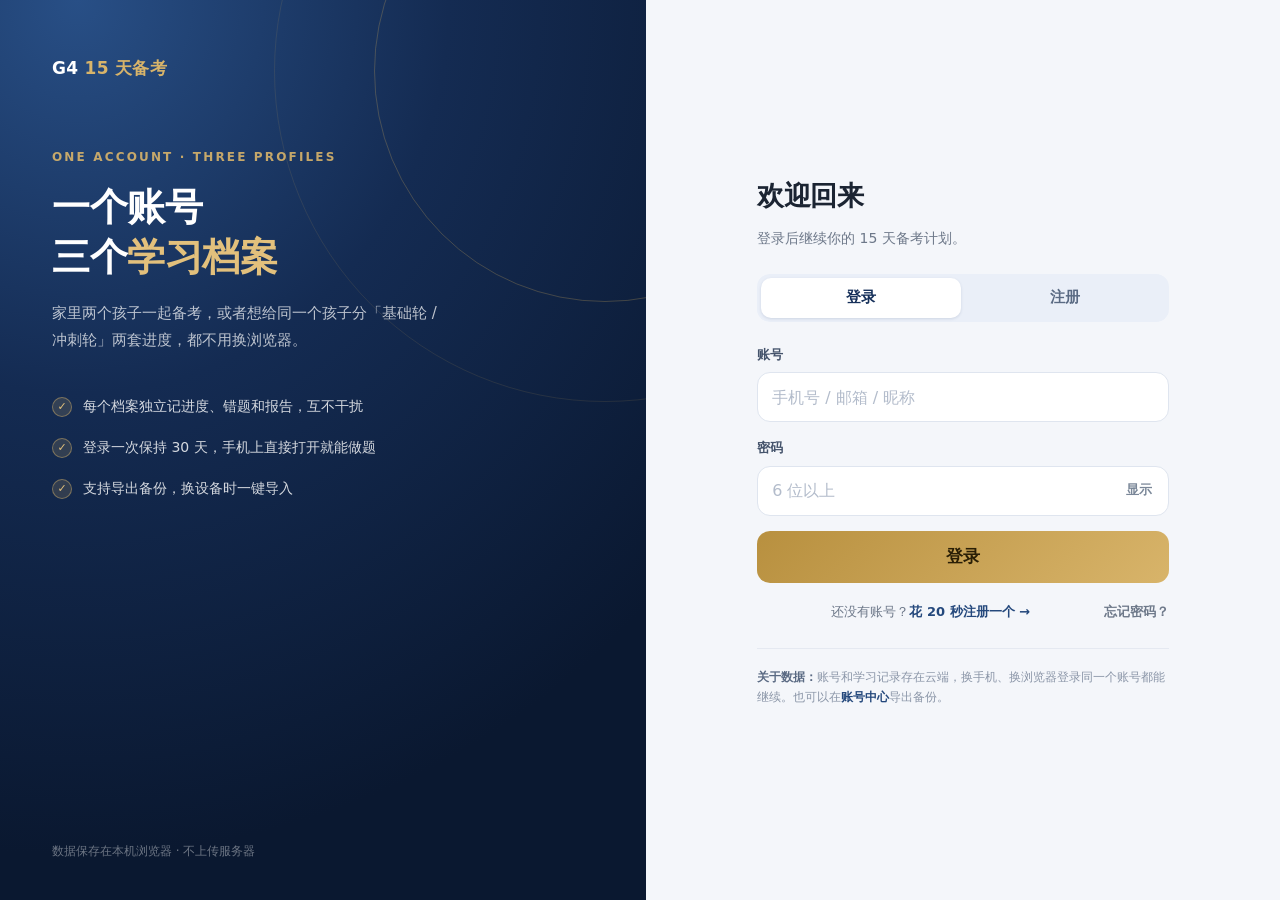
==== commit ceec8cc8: "feat: 找回密码（安全问题 + 恢复码，限流防爆破）" ====
--- a/account.html
+++ b/account.html
@@ -54,6 +54,7 @@
   <section class="acc-sec">
     <h2>账号</h2>
     <div class="card">
+      <div class="kv"><span>数据同步</span><b id="acc-sync">—</b></div>
       <div class="kv"><span>账号</span><b id="acc-user">—</b></div>
       <div class="kv"><span>称呼</span><b id="acc-name">—</b></div>
       <div class="kv"><span>注册时间</span><b id="acc-since">—</b></div>
@@ -65,6 +66,21 @@
   </section>
 
   <section class="acc-sec">
+    <h2>安全与找回 <span>忘记密码时用</span></h2>
+    <div class="card">
+      <div class="kv"><span>安全问题</span><b id="sec-q">—</b></div>
+      <div class="kv"><span>恢复码</span><b id="sec-rec">—</b></div>
+      <div class="btn-row" style="margin-top:12px">
+        <button class="btn ghost sm" id="btn-sec">设置安全问题</button>
+        <button class="btn ghost sm" id="btn-rec">生成恢复码</button>
+      </div>
+      <div class="hint" id="sec-hint" style="margin-top:10px;font-size:12px">
+        忘记密码时，在登录页点「忘记密码？」，用安全问题答案或恢复码就能重设密码。恢复码只显示一次，请截图保存。
+      </div>
+    </div>
+  </section>
+
+  <section class="acc-sec">
     <h2>重置</h2>
     <div class="card danger-zone">
       <div style="font-size:13px;color:#5a6a83;line-height:1.7">
@@ -77,8 +93,8 @@
   </section>
 
   <div style="margin-top:26px;text-align:center;font-size:12px;color:#8b96a8;line-height:1.8">
-    账号与学习记录保存在本机浏览器，不会上传服务器。<br>
-    清理浏览器数据或换设备前，记得先导出备份。
+    账号和学习记录保存在云端，换设备登录同一账号即可继续。<br>
+    仍建议定期导出备份，多一层保险。
   </div>
 </main>
 
@@ -144,6 +160,45 @@
     <div class="modal-foot">
       <button class="btn ghost" data-close="m-reset">取消</button>
       <button class="btn" id="reset-ok" style="background:#b23a2c">确认清空</button>
+    </div>
+  </div>
+</div>
+
+<!-- 安全设置 -->
+<div class="modal" id="m-sec">
+  <div class="modal-box">
+    <h3>设置安全问题</h3>
+    <p>答案不区分大小写、忽略空格。设置后忘记密码就能自助找回。</p>
+    <div class="field">
+      <label for="sec-qsel">问题</label>
+      <select class="inp sel" id="sec-qsel">
+        <option>你最喜欢的水果是什么？</option>
+        <option>你的小学叫什么名字？</option>
+        <option>你养过的宠物叫什么？</option>
+        <option>你最喜欢的颜色是什么？</option>
+      </select>
+    </div>
+    <div class="field">
+      <label for="sec-ans">答案</label>
+      <input class="inp" id="sec-ans" maxlength="30" placeholder="例如：芒果">
+    </div>
+    <div class="auth-err" id="sec-err"></div>
+    <div class="modal-foot">
+      <button class="btn ghost" data-close="m-sec">取消</button>
+      <button class="btn" id="sec-save">保存</button>
+    </div>
+  </div>
+</div>
+
+<!-- 展示恢复码 -->
+<div class="modal" id="m-code">
+  <div class="modal-box">
+    <h3>你的恢复码</h3>
+    <p>只显示这一次，请现在截图或复制保存。生成新码后旧码立即作废。</p>
+    <div class="code-box" id="code-val">—</div>
+    <button class="btn ghost sm" id="code-copy" style="width:100%">复制恢复码</button>
+    <div class="modal-foot">
+      <button class="btn" data-close="m-code">我已保存</button>
     </div>
   </div>
 </div>
@@ -252,9 +307,26 @@
 
     /* 数据 & 账号 */
     $('data-meta').textContent = t.ans + ' 题记录 · ' + t.done + '/15 天完成';
+    A.syncStatus().then(function (cloud) {
+      $('acc-sync').textContent = cloud ? '☁️ 云端 · 换设备自动同步' : '仅本机 · 建议导出备份';
+    });
     $('acc-user').textContent = u.username;
     $('acc-name').textContent = u.name || '未填';
     $('acc-since').textContent = new Date(u.createdAt).toLocaleDateString('zh-CN');
+
+    /* 安全与找回 */
+    var sec = A.securityOf();
+    $('sec-q').textContent = sec.question || '未设置';
+    $('btn-sec').textContent = sec.question ? '修改安全问题' : '设置安全问题';
+    $('sec-rec').textContent = '检测中…';
+    A.syncStatus().then(function (cloud) {
+      $('sec-rec').textContent = cloud ? (sec.hasRecovery ? '已生成（如需重置换新）' : '未生成') : '仅云端账号支持';
+      $('btn-rec').disabled = !cloud;
+      $('btn-rec').style.opacity = cloud ? '' : '.5';
+    });
+    $('sec-hint').textContent = sec.question
+      ? '忘记密码时，在登录页点「忘记密码？」，用安全问题答案（或恢复码）就能重设密码。'
+      : '⚠️ 还没有设置找回方式。建议现在设置一个安全问题，否则忘记密码只能找管理员在后台重置。';
   }
 
   /* ---------- 编辑 / 新建档案 ---------- */
@@ -286,28 +358,30 @@
     open('m-edit');
   }
 
-  $('m-save').onclick = function () {
+  $('m-save').onclick = async function () {
     var name = $('m-name').value.trim();
     if (!name) { App.toast('给档案起个名字'); return; }
     try {
       if (editPid) {
         A.updateProfile(editPid, { name: name, emoji: pickedEmoji, color: pickedColor });
+        close('m-edit');
+        App.toast('档案已更新');
+        setTimeout(function () { location.reload(); }, 400);
       } else {
-        var p = A.addProfile(name);
-        A.updateProfile(p.id, { emoji: pickedEmoji, color: pickedColor });
+        await A.addProfile(name);
+        close('m-edit');
+        App.toast('新档案已创建，进度从 Day 1 开始');
+        setTimeout(function () { location.reload(); }, 400);
       }
-      close('m-edit');
-      App.toast(editPid ? '档案已更新' : '新档案已创建，进度从 Day 1 开始');
-      setTimeout(function () { location.reload(); }, 400);
     } catch (e) {
       alert(e.message || '保存失败');
     }
   };
 
   /* ---------- 删除 ---------- */
-  $('del-ok').onclick = function () {
+  $('del-ok').onclick = async function () {
     try {
-      A.removeProfile(delPid, true);
+      await A.removeProfile(delPid, true);
       close('m-del');
       App.toast('档案已删除');
       setTimeout(function () { location.reload(); }, 350);
@@ -336,6 +410,60 @@
     }).catch(function (e) { bad(e.message || '修改失败'); });
   };
 
+  /* ---------- 安全与找回 ---------- */
+  var SECQ = ['你最喜欢的水果是什么？', '你的小学叫什么名字？',
+              '你养过的宠物叫什么？', '你最喜欢的颜色是什么？'];
+
+  $('btn-sec').onclick = function () {
+    var cur = A.securityOf().question;
+    $('sec-err').classList.remove('show');
+    $('sec-ans').value = '';
+    var opts = SECQ.slice();
+    if (cur && opts.indexOf(cur) < 0) opts.unshift(cur);
+    $('sec-qsel').innerHTML = opts.map(function (q) {
+      return '<option' + (q === cur ? ' selected' : '') + '>' + A.esc(q) + '</option>';
+    }).join('');
+    open('m-sec');
+  };
+
+  $('sec-save').onclick = function () {
+    var q = $('sec-qsel').value, a = $('sec-ans').value.trim();
+    var box = $('sec-err');
+    function bad(m) { box.textContent = m; box.classList.add('show'); }
+    box.classList.remove('show');
+    if (a.length < 1) return bad('请填写答案');
+    A.setSecurity(q, a).then(function () {
+      close('m-sec');
+      App.toast('安全问题已保存');
+      setTimeout(function () { location.reload(); }, 500);
+    }).catch(function (e) { bad(e.message || '保存失败'); });
+  };
+
+  $('btn-rec').onclick = function () {
+    if ($('btn-rec').disabled) return;
+    if (!confirm('生成新恢复码？旧恢复码会立即失效。')) return;
+    A.rotateRecovery().then(function (res) {
+      $('code-val').textContent = res.recoveryCode;
+      $('sec-rec').textContent = '已生成（如需重置换新）';
+      open('m-code');
+    }).catch(function (e) { alert(e.message || '生成失败'); });
+  };
+
+  $('code-copy').onclick = function () {
+    var s = $('code-val').textContent.trim();
+    if (!s || s === '—') return;
+    if (navigator.clipboard && navigator.clipboard.writeText) {
+      navigator.clipboard.writeText(s).then(function () { App.toast('已复制'); }, fb);
+    } else fb();
+    function fb() {
+      var ta = document.createElement('textarea');
+      ta.value = s; ta.style.position = 'fixed'; ta.style.opacity = '0';
+      document.body.appendChild(ta); ta.select();
+      try { document.execCommand('copy'); App.toast('已复制'); } catch (e) { alert('复制失败：' + s); }
+      ta.remove();
+    }
+  };
+
   /* ---------- 退出 ---------- */
   $('btn-logout').onclick = function () {
     if (!confirm('退出登录？学习记录会保留，重新登录即可继续。')) return;
@@ -357,15 +485,15 @@
   };
 
   $('btn-import').onclick = function () { $('file-import').click(); };
-  $('file-import').onchange = function () {
+  $('file-import').onchange = async function () {
     var f = this.files && this.files[0];
     if (!f) return;
     var fr = new FileReader();
-    fr.onload = function () {
+    fr.onload = async function () {
       try {
         var obj = JSON.parse(String(fr.result));
         if (!confirm('导入会覆盖当前档案的答题记录，确定继续？')) return;
-        A.importProfile(A.current().profile.id, obj);
+        await A.importProfile(A.current().profile.id, obj);
         App.toast('导入成功，正在刷新');
         setTimeout(function () { location.reload(); }, 500);
       } catch (e) {
@@ -378,8 +506,8 @@
 
   /* ---------- 清空 ---------- */
   $('btn-reset').onclick = function () { open('m-reset'); };
-  $('reset-ok').onclick = function () {
-    try { localStorage.removeItem(App.DB); } catch (e) {}
+  $('reset-ok').onclick = async function () {
+    await A.resetProgress();
     App.toast('已清空，正在重新开始');
     setTimeout(function () { location.href = 'index.html'; }, 400);
   };
--- a/assets/css/auth.css
+++ b/assets/css/auth.css
@@ -327,3 +327,52 @@
 .modal-box p { margin: 0 0 16px; font-size: 13px; color: var(--muted); line-height: 1.6; }
 .modal-foot { display: flex; gap: 9px; margin-top: 18px; }
 .modal-foot .btn { flex: 1; }
+
+/* ---------- 找回密码 ---------- */
+.fg-link { float: right; color: var(--muted) !important; font-weight: 600 !important; font-size: 13px; }
+.fg-link:hover { color: var(--navy2) !important; }
+
+.fg-acc {
+  display: flex; align-items: center; gap: 8px;
+  background: #f5f7fb; border: 1px solid var(--line, #e6eaf2);
+  border-radius: 12px; padding: 10px 13px; margin-bottom: 16px;
+  font-size: 13px; color: var(--muted);
+}
+.fg-acc b { color: var(--ink); font-weight: 700; }
+.fg-acc a { margin-left: auto; font-weight: 700; color: var(--navy2); cursor: pointer; font-size: 12.5px; }
+
+.fg-qbox {
+  background: #fdf8ec; border: 1px solid #f0e2c4; border-radius: 12px;
+  padding: 12px 14px; font-size: 14px; color: var(--ink); line-height: 1.55;
+}
+.fg-qtag {
+  display: inline-block; font-size: 11px; font-weight: 700; letter-spacing: .04em;
+  color: #a07d33; background: #f7ecd3; border-radius: 6px;
+  padding: 2px 7px; margin-right: 8px; vertical-align: 1px;
+}
+
+.sel { appearance: none; -webkit-appearance: none; background-image: none; cursor: pointer; }
+.codein { letter-spacing: .08em; font-family: ui-monospace, SFMono-Regular, Menlo, monospace; text-transform: uppercase; }
+
+.code-box {
+  font-family: ui-monospace, SFMono-Regular, Menlo, monospace;
+  font-size: 22px; font-weight: 700; letter-spacing: .12em;
+  text-align: center; color: var(--navy);
+  background: #f7f3e9; border: 1.5px dashed #ddc48d; border-radius: 14px;
+  padding: 16px 10px; margin: 4px 0 12px;
+  user-select: all; -webkit-user-select: all;
+}
+
+.fg-ok {
+  background: #eef8f2; border: 1px solid #cfe9dc; color: #14724f;
+  border-radius: 12px; padding: 12px 14px; font-size: 14px; font-weight: 700;
+}
+.fg-codecap { margin: 16px 0 8px; font-size: 12.5px; color: var(--muted); line-height: 1.6; }
+
+.fg-toast {
+  position: fixed; left: 50%; bottom: 40px; transform: translate(-50%, 12px);
+  background: rgba(13, 31, 61, .94); color: #fff; font-size: 13.5px;
+  padding: 10px 18px; border-radius: 99px; z-index: 999; opacity: 0;
+  transition: opacity .2s, transform .2s; max-width: 86vw; text-align: center;
+}
+.fg-toast.on { opacity: 1; transform: translate(-50%, 0); }
